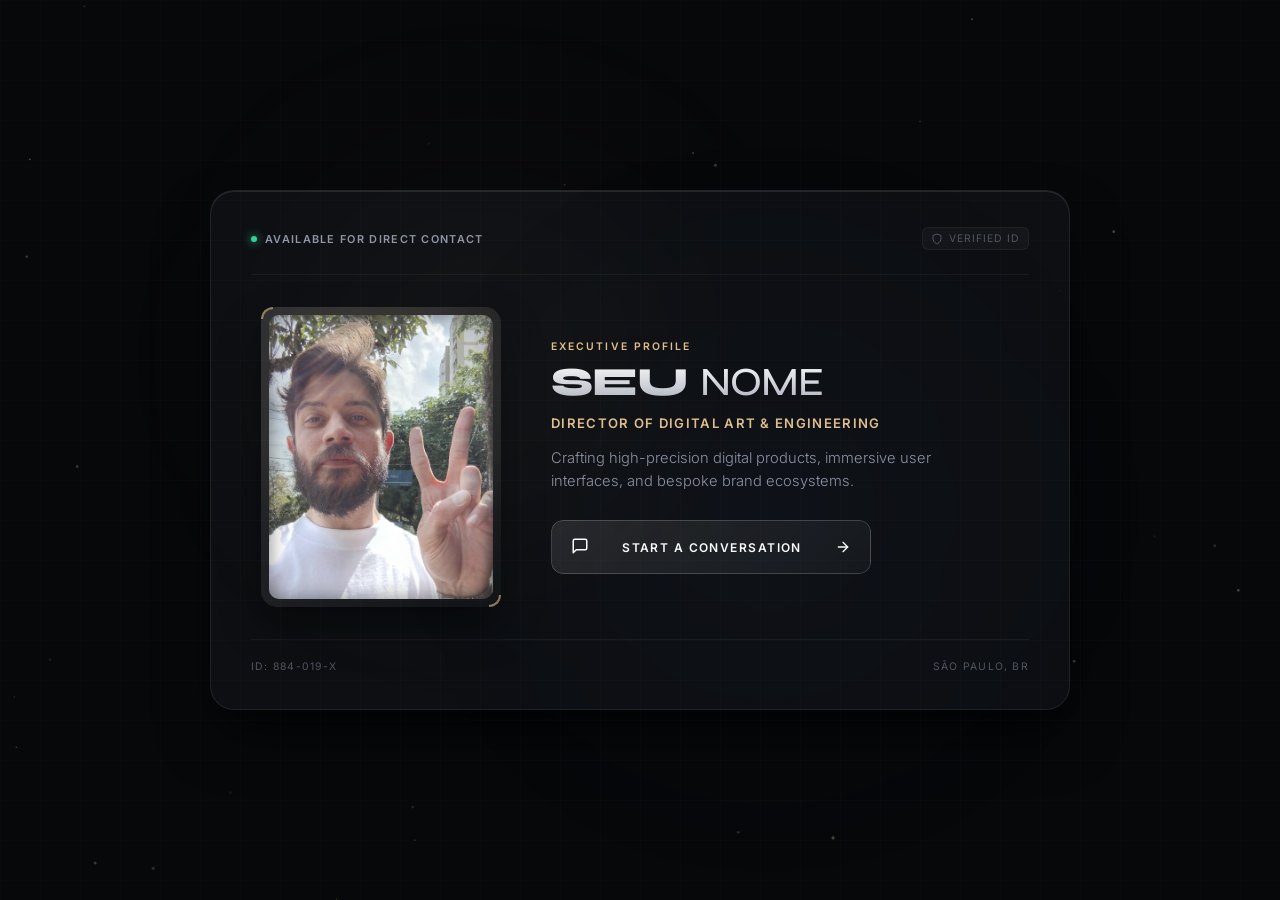
==== digital_identity_card/index.html @ 755b7fc1 "Add files via upload" ====
<!DOCTYPE html>
<html lang="pt-BR">
<head>
    <meta charset="UTF-8">
    <meta name="viewport" content="width=device-width, initial-scale=1.0, maximum-scale=1.0, user-scalable=no, viewport-fit=cover">
    <title>Digital Identity — Signature Card</title>
    <meta name="description" content="Digital Identity Card - High-end bespoke digital experience.">
    
    <!-- Open Graph / Facebook -->
    <meta property="og:type" content="website">
    <meta property="og:title" content="Digital Identity — Executive Card">
    <meta property="og:description" content="Bespoke Digital Identity & Direct Communication Channel.">
    <meta property="og:image" content="img/avatar.jpg">

    <!-- Fonts: Google Fonts (Syne for high-end bespoke feel, Inter for crisp UI typography) -->
    <link rel="preconnect" href="https://fonts.googleapis.com">
    <link rel="preconnect" href="https://fonts.gstatic.com" crossorigin>
    <link href="https://fonts.googleapis.com/css2?family=Inter:wght@300;400;500;600&family=Syne:wght@500;700;800&display=swap" rel="stylesheet">
    
    <link rel="stylesheet" href="css/style.css">
</head>
<body>
    <!-- Canvas for subtle atmospheric noise/particles -->
    <canvas id="atmosphere-canvas"></canvas>

    <!-- Main Container - Single Viewport Master Piece -->
    <main class="app-viewport">
        <!-- Ambient Atmospheric Lighting -->
        <div class="ambient-glow ambient-glow-1"></div>
        <div class="ambient-glow ambient-glow-2"></div>
        <div class="ambient-grid"></div>

        <!-- Digital Identity Frame -->
        <div class="card-container" id="cardContainer">
            <!-- Glass Overlay Lines -->
            <div class="card-border-glow"></div>
            
            <!-- Top Status Bar / Identity Badge -->
            <div class="card-header">
                <div class="status-indicator">
                    <span class="pulse-dot"></span>
                    <span class="status-text">AVAILABLE FOR DIRECT CONTACT</span>
                </div>
                <div class="security-badge">
                    <svg width="12" height="12" viewBox="0 0 24 24" fill="none" stroke="currentColor" stroke-width="2"><path d="M12 22s8-4 8-10V5l-8-3-8 3v7c0 6 8 10 8 10z"/></svg>
                    <span>VERIFIED ID</span>
                </div>
            </div>

            <!-- Main Content Grid -->
            <div class="card-content">
                <!-- Visual Pillar: Portrait Showcase -->
                <div class="portrait-wrapper">
                    <div class="portrait-frame">
                        <div class="portrait-glow"></div>
                        <img src="img/avatar.jpg" alt="Digital Identity Portrait" id="portraitImg" class="portrait-img" draggable="false">
                        <div class="portrait-mask"></div>
                        <div class="portrait-corner corner-tl"></div>
                        <div class="portrait-corner corner-br"></div>
                    </div>
                </div>

                <!-- Textual Pillar: Identity & Position -->
                <div class="identity-wrapper">
                    <div class="identity-tag">EXECUTIVE PROFILE</div>
                    <h1 class="identity-name">
                        <span class="first-name">SEU</span>
                        <span class="last-name">NOME</span>
                    </h1>
                    <h2 class="identity-role">DIRECTOR OF DIGITAL ART & ENGINEERING</h2>
                    
                    <p class="identity-statement">
                        Crafting high-precision digital products, immersive user interfaces, and bespoke brand ecosystems.
                    </p>

                    <!-- Interactive Action Pillar -->
                    <div class="action-wrapper">
                        <button class="cta-button" id="ctaButton" aria-label="Start Conversation">
                            <span class="btn-background"></span>
                            <span class="btn-glow"></span>
                            <span class="btn-content">
                                <span class="btn-icon">
                                    <svg width="18" height="18" viewBox="0 0 24 24" fill="none" stroke="currentColor" stroke-width="2" stroke-linecap="round" stroke-linejoin="round">
                                        <path d="M21 15a2 2 0 0 1-2 2H7l-4 4V5a2 2 0 0 1 2-2h14a2 2 0 0 1 2 2z"></path>
                                    </svg>
                                </span>
                                <span class="btn-text">START A CONVERSATION</span>
                                <span class="btn-arrow">
                                    <svg width="16" height="16" viewBox="0 0 24 24" fill="none" stroke="currentColor" stroke-width="2" stroke-linecap="round" stroke-linejoin="round">
                                        <line x1="5" y1="12" x2="19" y2="12"></line>
                                        <polyline points="12 5 19 12 12 19"></polyline>
                                    </svg>
                                </span>
                            </span>
                        </button>
                    </div>
                </div>
            </div>

            <!-- Footer / Metadata Stamp -->
            <div class="card-footer">
                <span class="meta-code">ID: 884-019-X</span>
                <span class="meta-location">SÃO PAULO, BR</span>
            </div>
        </div>
    </main>

    <script src="js/script.js"></script>
</body>
</html>
---- digital_identity_card/css/style.css ----
/* ==========================================================================
   RESET & SYSTEM VARIABLES
   ========================================================================== */
*, *::before, *::after {
    box-sizing: border-box;
    margin: 0;
    padding: 0;
    -webkit-user-select: none;
    -moz-user-select: none;
    -ms-user-select: none;
    user-select: none;
    -webkit-touch-callout: none;
}

:root {
    --bg-dark: #07080a;
    --card-bg: rgba(18, 20, 26, 0.65);
    --card-border: rgba(255, 255, 255, 0.08);
    --card-border-highlight: rgba(255, 255, 255, 0.25);
    
    --accent-gold: #e2c08d;
    --accent-glow: rgba(226, 192, 141, 0.15);
    --accent-white: #ffffff;
    --text-muted: #8e95a5;
    --text-dim: #505662;

    --font-heading: 'Syne', -apple-system, BlinkMacSystemFont, sans-serif;
    --font-body: 'Inter', -apple-system, BlinkMacSystemFont, sans-serif;

    --ease-out-expo: cubic-bezier(0.16, 1, 0.3, 1);
    --ease-out-back: cubic-bezier(0.34, 1.56, 0.64, 1);
}

/* ==========================================================================
   VIEWPORT ENFORCEMENT (ZERO SCROLL ABSOLUTE RULE)
   ========================================================================== */
html, body {
    width: 100vw;
    height: 100vh;
    height: 100dvh;
    overflow: hidden;
    background-color: var(--bg-dark);
    font-family: var(--font-body);
    color: var(--accent-white);
    display: flex;
    justify-content: center;
    align-items: center;
    position: relative;
    touch-action: none;
}

/* Canvas for background particles/ambient noise */
#atmosphere-canvas {
    position: absolute;
    top: 0;
    left: 0;
    width: 100%;
    height: 100%;
    z-index: 1;
    pointer-events: none;
    opacity: 0.6;
}

/* Ambient Background Lights */
.ambient-glow {
    position: absolute;
    border-radius: 50%;
    filter: blur(120px);
    pointer-events: none;
    z-index: 2;
}

.ambient-glow-1 {
    top: 15%;
    left: 20%;
    width: 35vw;
    height: 35vw;
    background: radial-gradient(circle, rgba(226, 192, 141, 0.08) 0%, rgba(0,0,0,0) 70%);
}

.ambient-glow-2 {
    bottom: 15%;
    right: 20%;
    width: 40vw;
    height: 40vw;
    background: radial-gradient(circle, rgba(60, 90, 140, 0.08) 0%, rgba(0,0,0,0) 70%);
}

.ambient-grid {
    position: absolute;
    inset: 0;
    background-image: 
        linear-gradient(rgba(255, 255, 255, 0.02) 1px, transparent 1px),
        linear-gradient(90deg, rgba(255, 255, 255, 0.02) 1px, transparent 1px);
    background-size: 40px 40px;
    z-index: 2;
    pointer-events: none;
    opacity: 0.7;
}

/* Master Application Container */
.app-viewport {
    width: 100%;
    height: 100%;
    display: flex;
    align-items: center;
    justify-content: center;
    padding: 20px;
    z-index: 3;
    perspective: 1000px;
}

/* ==========================================================================
   DIGITAL CARD STRUCTURAL LAYOUT
   ========================================================================== */
.card-container {
    width: 100%;
    max-width: 860px;
    height: auto;
    max-height: calc(100dvh - 40px);
    background: var(--card-bg);
    backdrop-filter: blur(24px);
    -webkit-backdrop-filter: blur(24px);
    border: 1px solid var(--card-border);
    border-radius: 24px;
    padding: 36px 40px;
    display: flex;
    flex-direction: column;
    justify-content: space-between;
    position: relative;
    box-shadow: 
        0 30px 60px -12px rgba(0, 0, 0, 0.56),
        0 18px 36px -18px rgba(0, 0, 0, 0.7),
        inset 0 1px 0 rgba(255, 255, 255, 0.1);
    transform-style: preserve-3d;
    transition: transform 0.2s var(--ease-out-expo), box-shadow 0.2s var(--ease-out-expo);
    opacity: 0;
    transform: translateY(20px) scale(0.97);
}

.card-container.is-ready {
    opacity: 1;
    transform: translateY(0) scale(1);
    transition: opacity 0.8s var(--ease-out-expo), transform 0.8s var(--ease-out-expo);
}

/* Card Header Status Bar */
.card-header {
    display: flex;
    justify-content: space-between;
    align-items: center;
    padding-bottom: 24px;
    border-bottom: 1px solid rgba(255, 255, 255, 0.05);
}

.status-indicator {
    display: flex;
    align-items: center;
    gap: 8px;
}

.pulse-dot {
    width: 6px;
    height: 6px;
    background-color: #34d399;
    border-radius: 50%;
    box-shadow: 0 0 10px #34d399;
    animation: pulse 2s infinite;
}

@keyframes pulse {
    0% { transform: scale(0.95); box-shadow: 0 0 0 0 rgba(52, 211, 153, 0.7); }
    70% { transform: scale(1); box-shadow: 0 0 0 6px rgba(52, 211, 153, 0); }
    100% { transform: scale(0.95); box-shadow: 0 0 0 0 rgba(52, 211, 153, 0); }
}

.status-text {
    font-size: 0.68rem;
    font-weight: 600;
    letter-spacing: 0.12em;
    color: var(--text-muted);
}

.security-badge {
    display: flex;
    align-items: center;
    gap: 6px;
    font-size: 0.65rem;
    letter-spacing: 0.1em;
    color: var(--text-dim);
    padding: 4px 8px;
    background: rgba(255, 255, 255, 0.03);
    border: 1px solid rgba(255, 255, 255, 0.05);
    border-radius: 6px;
}

/* Content Body Grid */
.card-content {
    display: grid;
    grid-template-columns: 260px 1fr;
    gap: 40px;
    align-items: center;
    padding: 32px 0;
}

/* Portrait Styling */
.portrait-wrapper {
    width: 100%;
    display: flex;
    justify-content: center;
}

.portrait-frame {
    position: relative;
    width: 240px;
    height: 300px;
    border-radius: 16px;
    padding: 8px;
    background: linear-gradient(135deg, rgba(255,255,255,0.12), rgba(255,255,255,0.02));
    box-shadow: 0 20px 40px rgba(0,0,0,0.4);
}

.portrait-glow {
    position: absolute;
    inset: 0;
    border-radius: 16px;
    background: radial-gradient(circle at 50% 30%, var(--accent-glow) 0%, transparent 70%);
    pointer-events: none;
}

.portrait-img {
    width: 100%;
    height: 100%;
    object-fit: cover;
    border-radius: 10px;
    filter: grayscale(20%) contrast(105%);
    transition: filter 0.5s ease;
    pointer-events: none;
}

.portrait-frame:hover .portrait-img {
    filter: grayscale(0%) contrast(110%);
}

.portrait-mask {
    position: absolute;
    inset: 8px;
    border-radius: 10px;
    box-shadow: inset 0 0 20px rgba(0,0,0,0.5);
    pointer-events: none;
}

.portrait-corner {
    position: absolute;
    width: 12px;
    height: 12px;
    border-color: var(--accent-gold);
    border-style: solid;
    pointer-events: none;
    opacity: 0.6;
}

.corner-tl { top: 0; left: 0; border-width: 2px 0 0 2px; border-top-left-radius: 16px; }
.corner-br { bottom: 0; right: 0; border-width: 0 2px 2px 0; border-bottom-right-radius: 16px; }

/* Identity & Typography */
.identity-wrapper {
    display: flex;
    flex-direction: column;
    justify-content: center;
}

.identity-tag {
    font-size: 0.65rem;
    font-weight: 600;
    letter-spacing: 0.2em;
    color: var(--accent-gold);
    margin-bottom: 8px;
}

.identity-name {
    font-family: var(--font-heading);
    font-size: 2.5rem;
    font-weight: 800;
    line-height: 1.05;
    letter-spacing: -0.02em;
    margin-bottom: 12px;
    text-transform: uppercase;
    background: linear-gradient(180deg, #FFFFFF 0%, #B0B5C0 100%);
    -webkit-background-clip: text;
    -webkit-text-fill-color: transparent;
}

.identity-name .last-name {
    font-weight: 500;
    color: rgba(255,255,255,0.7);
}

.identity-role {
    font-size: 0.82rem;
    font-weight: 600;
    letter-spacing: 0.1em;
    color: var(--accent-gold);
    margin-bottom: 16px;
    text-transform: uppercase;
}

.identity-statement {
    font-size: 0.92rem;
    line-height: 1.55;
    color: var(--text-muted);
    font-weight: 300;
    margin-bottom: 28px;
    max-width: 440px;
}

/* High-End Interactive Button */
.action-wrapper {
    width: 100%;
}

.cta-button {
    position: relative;
    width: 100%;
    max-width: 320px;
    height: 54px;
    background: transparent;
    border: none;
    outline: none;
    cursor: pointer;
    border-radius: 12px;
    overflow: hidden;
    transform: translateZ(0);
}

.btn-background {
    position: absolute;
    inset: 0;
    background: linear-gradient(135deg, rgba(255, 255, 255, 0.1), rgba(255, 255, 255, 0.03));
    border: 1px solid rgba(255, 255, 255, 0.18);
    border-radius: 12px;
    transition: all 0.3s var(--ease-out-expo);
}

.btn-glow {
    position: absolute;
    inset: -2px;
    background: linear-gradient(90deg, var(--accent-gold), #ffffff, var(--accent-gold));
    border-radius: 14px;
    opacity: 0;
    filter: blur(8px);
    transition: opacity 0.3s ease;
    z-index: -1;
}

.btn-content {
    position: relative;
    z-index: 2;
    height: 100%;
    display: flex;
    align-items: center;
    justify-content: space-between;
    padding: 0 20px;
    color: var(--accent-white);
    font-family: var(--font-body);
    font-size: 0.75rem;
    font-weight: 600;
    letter-spacing: 0.12em;
}

.btn-arrow {
    display: flex;
    align-items: center;
    transition: transform 0.3s var(--ease-out-back);
}

.cta-button:hover .btn-background {
    background: linear-gradient(135deg, rgba(226, 192, 141, 0.25), rgba(255, 255, 255, 0.08));
    border-color: var(--accent-gold);
}

.cta-button:hover .btn-glow {
    opacity: 0.4;
}

.cta-button:hover .btn-arrow {
    transform: translateX(4px);
}

.cta-button:active {
    transform: scale(0.98);
}

/* Card Footer */
.card-footer {
    display: flex;
    justify-content: space-between;
    align-items: center;
    padding-top: 20px;
    border-top: 1px solid rgba(255, 255, 255, 0.05);
    font-size: 0.65rem;
    letter-spacing: 0.12em;
    color: var(--text-dim);
}

/* ==========================================================================
   RESPONSIVE LAYOUT ENGINE (ALL VIEWPORTS MATCHING ZERO-SCROLL)
   ========================================================================== */

/* Mobile Vertical (Primary Focus) */
@media (max-width: 768px) and (orientation: portrait) {
    .app-viewport {
        padding: 16px;
    }

    .card-container {
        padding: 24px 20px;
        max-height: calc(100dvh - 32px);
        border-radius: 20px;
    }

    .card-content {
        grid-template-columns: 1fr;
        gap: 20px;
        padding: 16px 0;
        text-align: center;
    }

    .portrait-frame {
        width: 160px;
        height: 200px;
    }

    .identity-wrapper {
        align-items: center;
    }

    .identity-name {
        font-size: 1.8rem;
        margin-bottom: 6px;
    }

    .identity-role {
        font-size: 0.72rem;
        margin-bottom: 12px;
    }

    .identity-statement {
        font-size: 0.8rem;
        line-height: 1.45;
        margin-bottom: 20px;
    }

    .cta-button {
        max-width: 100%;
        height: 50px;
    }
}

/* Mobile Horizontal & Small Height Viewports */
@media (max-height: 600px) {
    .card-container {
        padding: 16px 24px;
    }

    .card-header, .card-footer {
        padding-top: 8px;
        padding-bottom: 8px;
    }

    .card-content {
        grid-template-columns: 140px 1fr;
        gap: 20px;
        padding: 8px 0;
    }

    .portrait-frame {
        width: 130px;
        height: 150px;
    }

    .identity-name {
        font-size: 1.5rem;
        margin-bottom: 4px;
    }

    .identity-statement {
        font-size: 0.75rem;
        margin-bottom: 12px;
        display: -webkit-box;
        -webkit-line-clamp: 2;
        -webkit-box-orient: vertical;
        overflow: hidden;
    }

    .cta-button {
        height: 42px;
    }
}
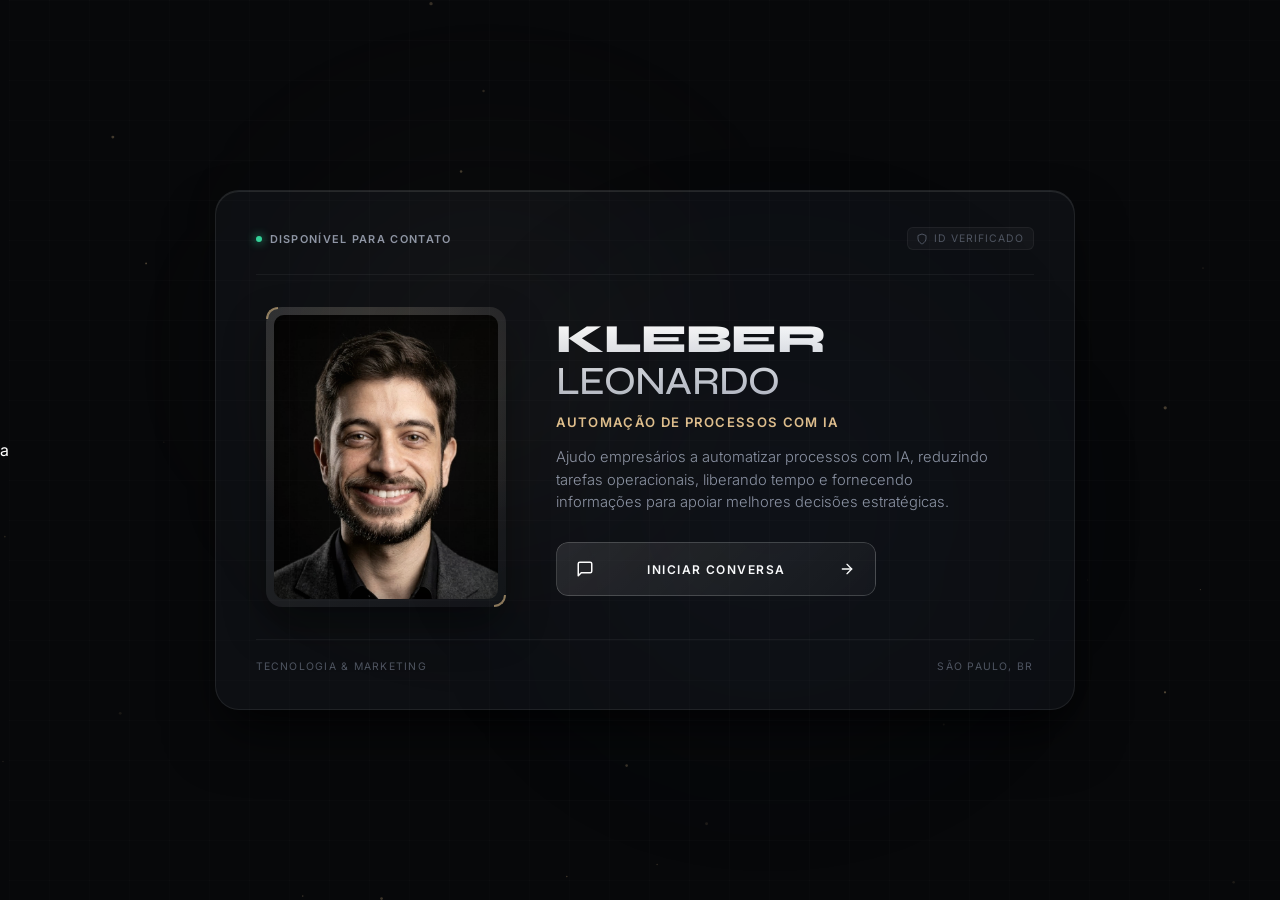
==== commit b0fbeb9d: "Add files via upload" ====
--- a/digital_identity_card/index.html
+++ b/digital_identity_card/index.html
@@ -1,4 +1,4 @@
-<!DOCTYPE html>
+a<!DOCTYPE html>
 <html lang="pt-BR">
 <head>
     <meta charset="UTF-8">
@@ -39,11 +39,11 @@
             <div class="card-header">
                 <div class="status-indicator">
                     <span class="pulse-dot"></span>
-                    <span class="status-text">AVAILABLE FOR DIRECT CONTACT</span>
+                    <span class="status-text">DISPONÍVEL PARA CONTATO</span>
                 </div>
                 <div class="security-badge">
                     <svg width="12" height="12" viewBox="0 0 24 24" fill="none" stroke="currentColor" stroke-width="2"><path d="M12 22s8-4 8-10V5l-8-3-8 3v7c0 6 8 10 8 10z"/></svg>
-                    <span>VERIFIED ID</span>
+                    <span>ID VERIFICADO</span>
                 </div>
             </div>
 
@@ -62,15 +62,15 @@
 
                 <!-- Textual Pillar: Identity & Position -->
                 <div class="identity-wrapper">
-                    <div class="identity-tag">EXECUTIVE PROFILE</div>
+                   <!-- <div class="identity-tag">apresentação rápida:</div> -->
                     <h1 class="identity-name">
-                        <span class="first-name">SEU</span>
-                        <span class="last-name">NOME</span>
+                        <span class="first-name">KLEBER</span>
+                        <span class="last-name">LEONARDO</span>
                     </h1>
-                    <h2 class="identity-role">DIRECTOR OF DIGITAL ART & ENGINEERING</h2>
+                    <h2 class="identity-role">AUTOMAÇÃO DE PROCESSOS COM Ia</h2>
                     
                     <p class="identity-statement">
-                        Crafting high-precision digital products, immersive user interfaces, and bespoke brand ecosystems.
+                        Ajudo empresários a automatizar processos com IA, reduzindo tarefas operacionais, liberando tempo e fornecendo informações para apoiar melhores decisões estratégicas.
                     </p>
 
                     <!-- Interactive Action Pillar -->
@@ -84,7 +84,7 @@
                                         <path d="M21 15a2 2 0 0 1-2 2H7l-4 4V5a2 2 0 0 1 2-2h14a2 2 0 0 1 2 2z"></path>
                                     </svg>
                                 </span>
-                                <span class="btn-text">START A CONVERSATION</span>
+                                <span class="btn-text">INICIAR CONVERSA</span>
                                 <span class="btn-arrow">
                                     <svg width="16" height="16" viewBox="0 0 24 24" fill="none" stroke="currentColor" stroke-width="2" stroke-linecap="round" stroke-linejoin="round">
                                         <line x1="5" y1="12" x2="19" y2="12"></line>
@@ -99,7 +99,7 @@
 
             <!-- Footer / Metadata Stamp -->
             <div class="card-footer">
-                <span class="meta-code">ID: 884-019-X</span>
+                <span class="meta-code">TECNOLOGIA & MARKETING</span>
                 <span class="meta-location">SÃO PAULO, BR</span>
             </div>
         </div>
